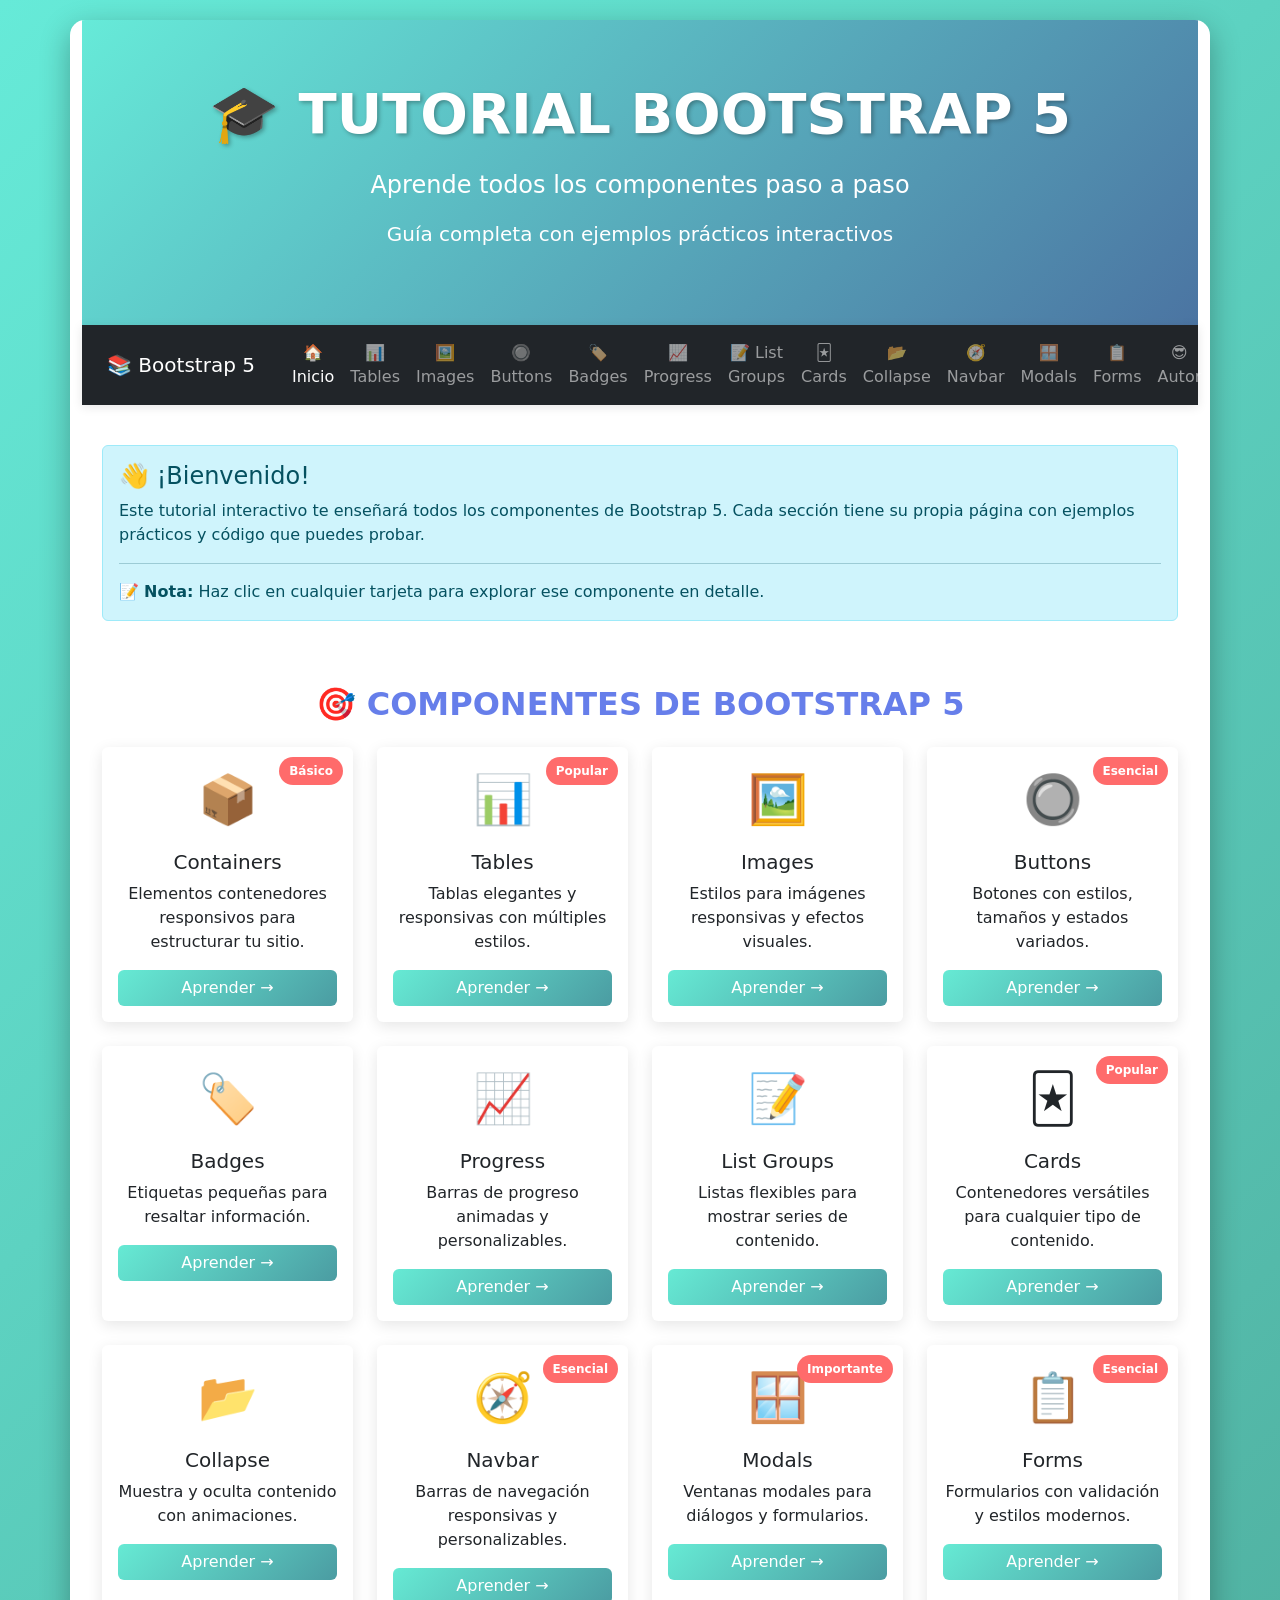
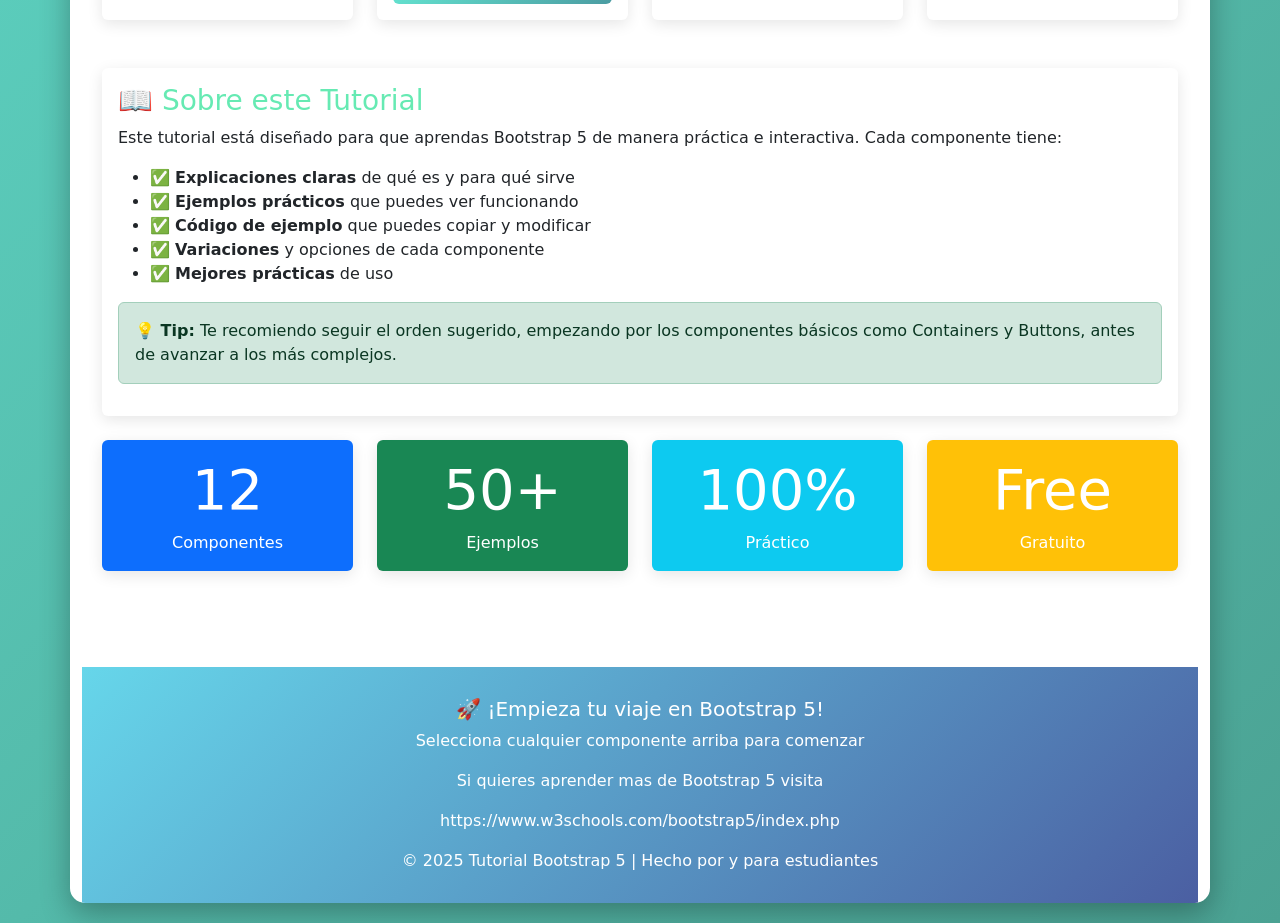
==== index.html @ d516b33d "initial commit" ====
<!DOCTYPE html>
<html lang="es">

<head>
    <meta charset="UTF-8">
    <meta name="viewport" content="width=device-width, initial-scale=1.0">
    <title>Tutorial Bootstrap 5 - Índice</title>
    <link rel="stylesheet" href="css/bootstrap.css">

</head>

<body>
    <div class="container main-container">
        <!-- Banner -->
        <div class="banner">
            <h1>🎓 TUTORIAL BOOTSTRAP 5</h1>
            <p class="lead fs-4">Aprende todos los componentes paso a paso</p>
            <p class="fs-5">Guía completa con ejemplos prácticos interactivos</p>
        </div>

        <!-- Navbar -->
         <!-- Navbar Mejorado -->
        <nav class="navbar navbar-expand-lg navbar-dark bg-dark sticky-top">
            <div class="container-fluid">
                <button class="navbar-brand btn btn-link text-white text-decoration-none" type="button" data-bs-toggle="offcanvas" data-bs-target="#offcanvasMenu">
                    📚 Bootstrap 5
                </button>
                <button class="navbar-toggler" type="button" data-bs-toggle="collapse" data-bs-target="#mainNav">
                    <span class="navbar-toggler-icon"></span>
                </button>
                <div class="collapse navbar-collapse" id="mainNav">
                    <ul class="navbar-nav mx-auto text-center">
                        <li class="nav-item">
                            <a class="nav-link active" href="index.html">🏠 Inicio</a>
                        </li>
                        <li class="nav-item">
                            <a class="nav-link" href="tables.html">📊 Tables</a>
                        </li>
                        <li class="nav-item">
                            <a class="nav-link" href="images.html">🖼️ Images</a>
                        </li>
                        <li class="nav-item">
                            <a class="nav-link" href="buttons.html">🔘 Buttons</a>
                        </li>
                        <li class="nav-item">
                            <a class="nav-link" href="badges.html">🏷️ Badges</a>
                        </li>
                        <li class="nav-item">
                            <a class="nav-link" href="progress.html">📈 Progress</a>
                        </li>
                        <li class="nav-item">
                            <a class="nav-link" href="list_groups.html">📝 List Groups</a>
                        </li>                        
                        <li class="nav-item">
                            <a class="nav-link" href="cards.html">🃏 Cards</a>
                        </li>
                        <li class="nav-item">
                            <a class="nav-link" href="collapse.html">📂 Collapse</a>
                        </li>
                        <li class="nav-item">
                            <a class="nav-link" href="navbar.html">🧭 Navbar</a>
                        </li>
                        <li class="nav-item">
                            <a class="nav-link" href="modals.html">🪟 Modals</a>
                        </li>
                        <li class="nav-item">
                            <a class="nav-link" href="forms.html">📋 Forms</a>
                        </li>
                        <li class="nav-item">
                            <a class="nav-link" href="#sobre">😎 Autor</a>
                        </li>                        
                    </ul>
                </div>
            </div>
        </nav>

        <!-- Offcanvas Menu -->
        <div class="offcanvas offcanvas-start" tabindex="-1" id="offcanvasMenu">
            <div class="offcanvas-header bg-dark text-white">
                <h5 class="offcanvas-title">📚 Índice de Componentes</h5>
                <button type="button" class="btn-close btn-close-white" data-bs-dismiss="offcanvas"></button>
            </div>
            <div class="offcanvas-body p-0">
                <div class="list-group list-group-flush">
                    <a href="index.html" class="list-group-item list-group-item-action active">
                        🏠 <strong>Inicio</strong>
                    </a>
                    
                    <div class="list-group-item bg-light">
                        <small class="text-muted fw-bold">COMPONENTES BÁSICOS</small>
                    </div>
                    
                    <a href="containers.html" class="list-group-item list-group-item-action">
                        📦 Containers
                        <span class="badge bg-primary rounded-pill float-end">Básico</span>
                    </a>
                    
                    <a href="tables.html" class="list-group-item list-group-item-action">
                        📊 Tables
                        <span class="badge bg-success rounded-pill float-end">Popular</span>
                    </a>
                    
                    <a href="images.html" class="list-group-item list-group-item-action">
                        🖼️ Images
                    </a>
                    
                    <a href="buttons.html" class="list-group-item list-group-item-action">
                        🔘 Buttons
                        <span class="badge bg-danger rounded-pill float-end">Esencial</span>
                    </a>
                    
                    <a href="badges.html" class="list-group-item list-group-item-action">
                        🏷️ Badges
                    </a>
                    
                    <a href="progress.html" class="list-group-item list-group-item-action">
                        📈 Progress
                    </a>
                    
                    <div class="list-group-item bg-light">
                        <small class="text-muted fw-bold">COMPONENTES AVANZADOS</small>
                    </div>
                    
                    <a href="list_groups.html" class="list-group-item list-group-item-action">
                        📝 List Groups
                    </a>
                    
                    <a href="cards.html" class="list-group-item list-group-item-action">
                        🃏 Cards
                        <span class="badge bg-success rounded-pill float-end">Popular</span>
                    </a>
                    
                    <a href="collapse.html" class="list-group-item list-group-item-action">
                        📂 Collapse
                    </a>
                    
                    <a href="navbar.html" class="list-group-item list-group-item-action">
                        🧭 Navbar
                        <span class="badge bg-danger rounded-pill float-end">Esencial</span>
                    </a>
                    
                    <a href="modals.html" class="list-group-item list-group-item-action">
                        🪟 Modals
                        <span class="badge bg-warning rounded-pill float-end">Importante</span>
                    </a>
                    
                    <a href="forms.html" class="list-group-item list-group-item-action">
                        📋 Forms
                        <span class="badge bg-danger rounded-pill float-end">Esencial</span>
                    </a>
                    
                    <div class="list-group-item bg-light">
                        <small class="text-muted fw-bold">INFORMACIÓN</small>
                    </div>
                    
                    <a href="#sobre" class="list-group-item list-group-item-action" data-bs-dismiss="offcanvas">
                        😎 Sobre el Autor
                    </a>
                </div>
            </div>
        </div>


        <!-- Contenido Principal -->
        <div class="section-content">
            <!-- Introducción -->
            <div class="row mb-5">
                <div class="col-12">
                    <div class="alert alert-info" role="alert">
                        <h4 class="alert-heading">👋 ¡Bienvenido!</h4>
                        <p>Este tutorial interactivo te enseñará todos los componentes de Bootstrap 5. Cada sección
                            tiene su propia página con ejemplos prácticos y código que puedes probar.</p>
                        <hr>
                        <p class="mb-0">📝 <strong>Nota:</strong> Haz clic en cualquier tarjeta para explorar ese
                            componente en detalle.</p>
                    </div>
                </div>
            </div>

            <!-- Tarjetas de Componentes -->
            <h2 class="text-center mb-4" id="componentes" style="color: #667eea; font-weight: bold;">
                🎯 COMPONENTES DE BOOTSTRAP 5
            </h2>

            <div class="row g-4">
                <!-- Containers -->
                <div class="col-md-4 col-lg-3">
                    <div class="card position-relative">
                        <span class="feature-badge">Básico</span>
                        <div class="card-body text-center">
                            <div class="card-icon">📦</div>
                            <h5 class="card-title">Containers</h5>
                            <p class="card-text">Elementos contenedores responsivos para estructurar tu sitio.</p>
                            <a href="containers.html" class="btn btn-learn w-100">Aprender →</a>
                        </div>
                    </div>
                </div>

                <!-- Tables -->
                <div class="col-md-4 col-lg-3">
                    <div class="card position-relative">
                        <span class="feature-badge">Popular</span>
                        <div class="card-body text-center">
                            <div class="card-icon">📊</div>
                            <h5 class="card-title">Tables</h5>
                            <p class="card-text">Tablas elegantes y responsivas con múltiples estilos.</p>
                            <a href="tables.html" class="btn btn-learn w-100">Aprender →</a>
                        </div>
                    </div>
                </div>

                <!-- Images -->
                <div class="col-md-4 col-lg-3">
                    <div class="card">
                        <div class="card-body text-center">
                            <div class="card-icon">🖼️</div>
                            <h5 class="card-title">Images</h5>
                            <p class="card-text">Estilos para imágenes responsivas y efectos visuales.</p>
                            <a href="images.html" class="btn btn-learn w-100">Aprender →</a>
                        </div>
                    </div>
                </div>

                <!-- Buttons -->
                <div class="col-md-4 col-lg-3">
                    <div class="card position-relative">
                        <span class="feature-badge">Esencial</span>
                        <div class="card-body text-center">
                            <div class="card-icon">🔘</div>
                            <h5 class="card-title">Buttons</h5>
                            <p class="card-text">Botones con estilos, tamaños y estados variados.</p>
                            <a href="buttons.html" class="btn btn-learn w-100">Aprender →</a>
                        </div>
                    </div>
                </div>

                <!-- Badges -->
                <div class="col-md-4 col-lg-3">
                    <div class="card">
                        <div class="card-body text-center">
                            <div class="card-icon">🏷️</div>
                            <h5 class="card-title">Badges</h5>
                            <p class="card-text">Etiquetas pequeñas para resaltar información.</p>
                            <a href="badges.html" class="btn btn-learn w-100">Aprender →</a>
                        </div>
                    </div>
                </div>

                <!-- Progress -->
                <div class="col-md-4 col-lg-3">
                    <div class="card">
                        <div class="card-body text-center">
                            <div class="card-icon">📈</div>
                            <h5 class="card-title">Progress</h5>
                            <p class="card-text">Barras de progreso animadas y personalizables.</p>
                            <a href="progress.html" class="btn btn-learn w-100">Aprender →</a>
                        </div>
                    </div>
                </div>

                <!-- List Groups -->
                <div class="col-md-4 col-lg-3">
                    <div class="card">
                        <div class="card-body text-center">
                            <div class="card-icon">📝</div>
                            <h5 class="card-title">List Groups</h5>
                            <p class="card-text">Listas flexibles para mostrar series de contenido.</p>
                            <a href="list_groups.html" class="btn btn-learn w-100">Aprender →</a>
                        </div>
                    </div>
                </div>

                <!-- Cards -->
                <div class="col-md-4 col-lg-3">
                    <div class="card position-relative">
                        <span class="feature-badge">Popular</span>
                        <div class="card-body text-center">
                            <div class="card-icon">🃏</div>
                            <h5 class="card-title">Cards</h5>
                            <p class="card-text">Contenedores versátiles para cualquier tipo de contenido.</p>
                            <a href="cards.html" class="btn btn-learn w-100">Aprender →</a>
                        </div>
                    </div>
                </div>

                <!-- Collapse -->
                <div class="col-md-4 col-lg-3">
                    <div class="card">
                        <div class="card-body text-center">
                            <div class="card-icon">📂</div>
                            <h5 class="card-title">Collapse</h5>
                            <p class="card-text">Muestra y oculta contenido con animaciones.</p>
                            <a href="collapse.html" class="btn btn-learn w-100">Aprender →</a>
                        </div>
                    </div>
                </div>

                <!-- Navbar -->
                <div class="col-md-4 col-lg-3">
                    <div class="card position-relative">
                        <span class="feature-badge">Esencial</span>
                        <div class="card-body text-center">
                            <div class="card-icon">🧭</div>
                            <h5 class="card-title">Navbar</h5>
                            <p class="card-text">Barras de navegación responsivas y personalizables.</p>
                            <a href="navbar.html" class="btn btn-learn w-100">Aprender →</a>
                        </div>
                    </div>
                </div>

                <!-- Modals -->
                <div class="col-md-4 col-lg-3">
                    <div class="card position-relative">
                        <span class="feature-badge">Importante</span>
                        <div class="card-body text-center">
                            <div class="card-icon">🪟</div>
                            <h5 class="card-title">Modals</h5>
                            <p class="card-text">Ventanas modales para diálogos y formularios.</p>
                            <a href="modals.html" class="btn btn-learn w-100">Aprender →</a>
                        </div>
                    </div>
                </div>

                <!-- Forms -->
                <div class="col-md-4 col-lg-3">
                    <div class="card position-relative">
                        <span class="feature-badge">Esencial</span>
                        <div class="card-body text-center">
                            <div class="card-icon">📋</div>
                            <h5 class="card-title">Forms</h5>
                            <p class="card-text">Formularios con validación y estilos modernos.</p>
                            <a href="forms.html" class="btn btn-learn w-100">Aprender →</a>
                        </div>
                    </div>
                </div>
            </div>

            <!-- Sección Sobre el Tutorial -->
            <div class="row mt-5" id="sobre">
                <div class="col-12">
                    <div class="card">
                        <div class="card-body">
                            <h3 class="card-title" style="color: #66eab3;">📖 Sobre este Tutorial</h3>
                            <p class="card-text">Este tutorial está diseñado para que aprendas Bootstrap 5 de manera
                                práctica e interactiva. Cada componente tiene:</p>
                            <ul>
                                <li>✅ <strong>Explicaciones claras</strong> de qué es y para qué sirve</li>
                                <li>✅ <strong>Ejemplos prácticos</strong> que puedes ver funcionando</li>
                                <li>✅ <strong>Código de ejemplo</strong> que puedes copiar y modificar</li>
                                <li>✅ <strong>Variaciones</strong> y opciones de cada componente</li>
                                <li>✅ <strong>Mejores prácticas</strong> de uso</li>
                            </ul>
                            <div class="alert alert-success mt-3">
                                <strong>💡 Tip:</strong> Te recomiendo seguir el orden sugerido, empezando por los
                                componentes básicos como Containers y Buttons, antes de avanzar a los más complejos.
                            </div>
                        </div>
                    </div>
                </div>
            </div>

            <!-- Estadísticas -->
            <div class="row mt-4">
                <div class="col-md-3 mb-3">
                    <div class="card text-center bg-primary text-white">
                        <div class="card-body">
                            <h2 class="display-4">12</h2>
                            <p class="card-text">Componentes</p>
                        </div>
                    </div>
                </div>
                <div class="col-md-3 mb-3">
                    <div class="card text-center bg-success text-white">
                        <div class="card-body">
                            <h2 class="display-4">50+</h2>
                            <p class="card-text">Ejemplos</p>
                        </div>
                    </div>
                </div>
                <div class="col-md-3 mb-3">
                    <div class="card text-center bg-info text-white">
                        <div class="card-body">
                            <h2 class="display-4">100%</h2>
                            <p class="card-text">Práctico</p>
                        </div>
                    </div>
                </div>
                <div class="col-md-3 mb-3">
                    <div class="card text-center bg-warning text-white">
                        <div class="card-body">
                            <h2 class="display-4">Free</h2>
                            <p class="card-text">Gratuito</p>
                        </div>
                    </div>
                </div>
            </div>
        </div>

        <!-- Footer -->
        <div class="footer">
            <h5>🚀 ¡Empieza tu viaje en Bootstrap 5!</h5>
            <p>Selecciona cualquier componente arriba para comenzar</p>
            <p>Si quieres aprender mas de Bootstrap 5 visita</p> 
            <p> https://www.w3schools.com/bootstrap5/index.php</p>
            <p class="mb-0">© 2025 Tutorial Bootstrap 5 | Hecho por y para estudiantes</p>
        </div>
    </div>

    <script src="js/bootstrap.bundle.min.js"></script>

</html>
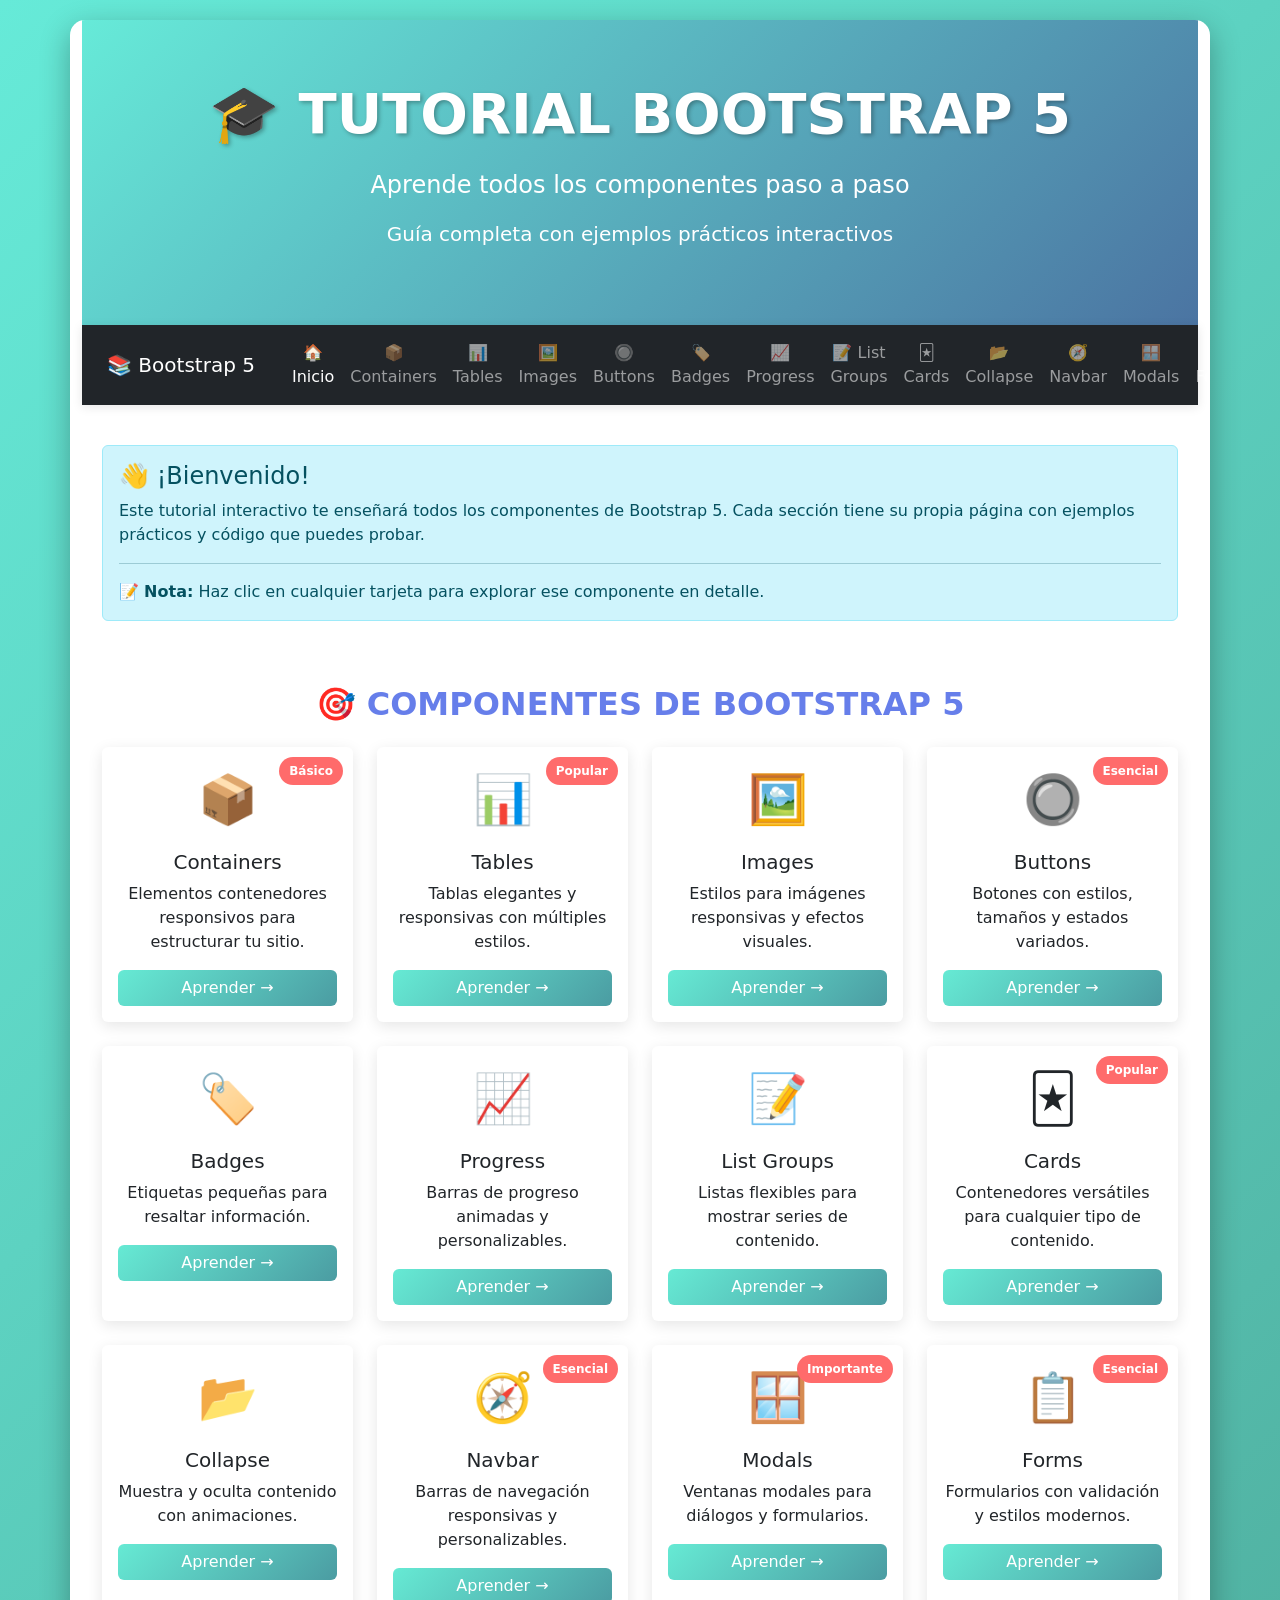
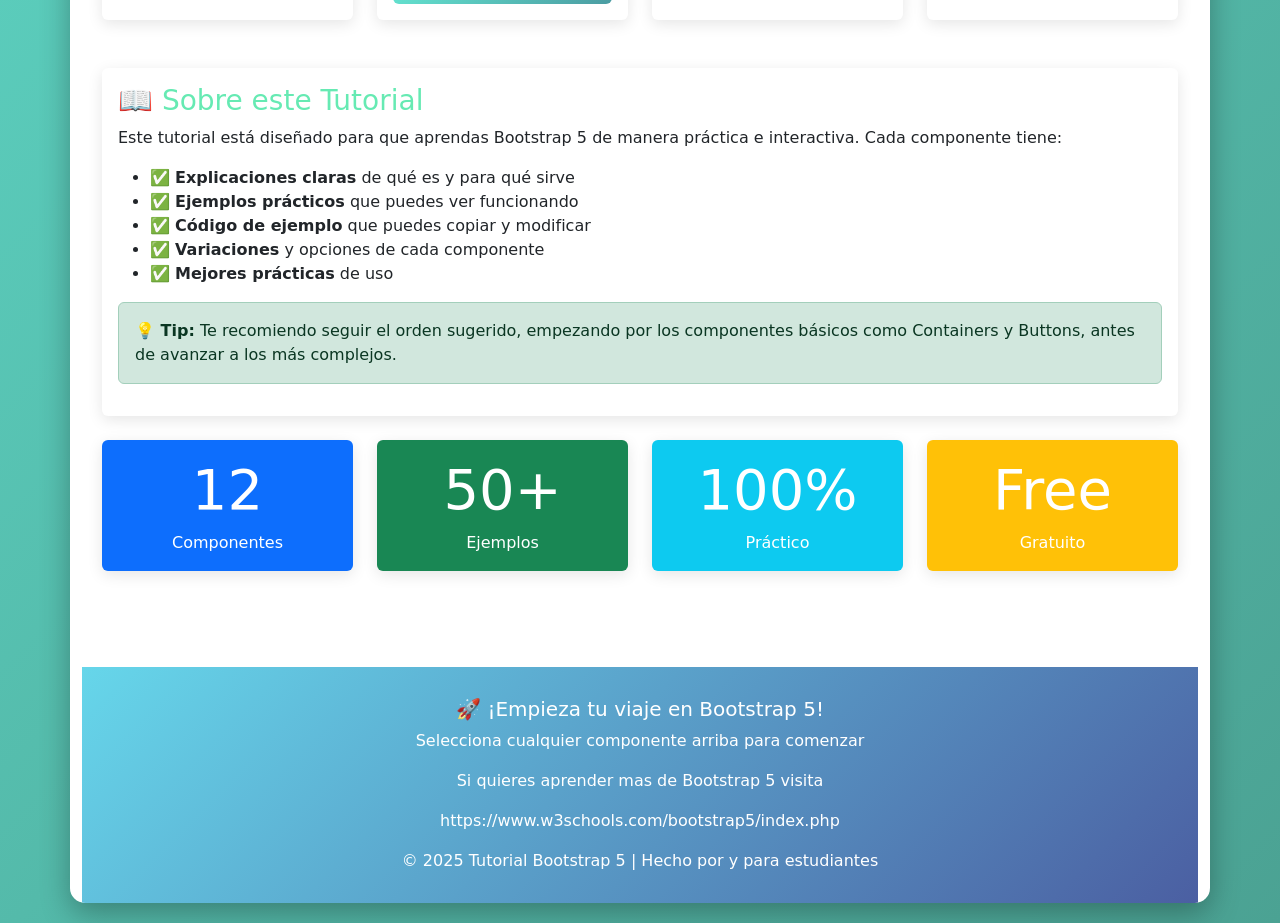
==== commit 2306ee7b: "Add files via upload" ====
--- a/index.html
+++ b/index.html
@@ -19,10 +19,11 @@
         </div>
 
         <!-- Navbar -->
-         <!-- Navbar Mejorado -->
+        <!-- Navbar Mejorado -->
         <nav class="navbar navbar-expand-lg navbar-dark bg-dark sticky-top">
             <div class="container-fluid">
-                <button class="navbar-brand btn btn-link text-white text-decoration-none" type="button" data-bs-toggle="offcanvas" data-bs-target="#offcanvasMenu">
+                <button class="navbar-brand btn btn-link text-white text-decoration-none" type="button"
+                    data-bs-toggle="offcanvas" data-bs-target="#offcanvasMenu">
                     📚 Bootstrap 5
                 </button>
                 <button class="navbar-toggler" type="button" data-bs-toggle="collapse" data-bs-target="#mainNav">
@@ -34,6 +35,9 @@
                             <a class="nav-link active" href="index.html">🏠 Inicio</a>
                         </li>
                         <li class="nav-item">
+                            <a class="nav-link" href="containers.html">📦 Containers</a>
+                        </li>
+                        <li class="nav-item">
                             <a class="nav-link" href="tables.html">📊 Tables</a>
                         </li>
                         <li class="nav-item">
@@ -50,7 +54,7 @@
                         </li>
                         <li class="nav-item">
                             <a class="nav-link" href="list_groups.html">📝 List Groups</a>
-                        </li>                        
+                        </li>
                         <li class="nav-item">
                             <a class="nav-link" href="cards.html">🃏 Cards</a>
                         </li>
@@ -68,7 +72,7 @@
                         </li>
                         <li class="nav-item">
                             <a class="nav-link" href="#sobre">😎 Autor</a>
-                        </li>                        
+                        </li>
                     </ul>
                 </div>
             </div>
@@ -85,74 +89,74 @@
                     <a href="index.html" class="list-group-item list-group-item-action active">
                         🏠 <strong>Inicio</strong>
                     </a>
-                    
+
                     <div class="list-group-item bg-light">
                         <small class="text-muted fw-bold">COMPONENTES BÁSICOS</small>
                     </div>
-                    
+
                     <a href="containers.html" class="list-group-item list-group-item-action">
                         📦 Containers
                         <span class="badge bg-primary rounded-pill float-end">Básico</span>
                     </a>
-                    
+
                     <a href="tables.html" class="list-group-item list-group-item-action">
                         📊 Tables
                         <span class="badge bg-success rounded-pill float-end">Popular</span>
                     </a>
-                    
+
                     <a href="images.html" class="list-group-item list-group-item-action">
                         🖼️ Images
                     </a>
-                    
+
                     <a href="buttons.html" class="list-group-item list-group-item-action">
                         🔘 Buttons
                         <span class="badge bg-danger rounded-pill float-end">Esencial</span>
                     </a>
-                    
+
                     <a href="badges.html" class="list-group-item list-group-item-action">
                         🏷️ Badges
                     </a>
-                    
+
                     <a href="progress.html" class="list-group-item list-group-item-action">
                         📈 Progress
                     </a>
-                    
+
                     <div class="list-group-item bg-light">
                         <small class="text-muted fw-bold">COMPONENTES AVANZADOS</small>
                     </div>
-                    
+
                     <a href="list_groups.html" class="list-group-item list-group-item-action">
                         📝 List Groups
                     </a>
-                    
+
                     <a href="cards.html" class="list-group-item list-group-item-action">
                         🃏 Cards
                         <span class="badge bg-success rounded-pill float-end">Popular</span>
                     </a>
-                    
+
                     <a href="collapse.html" class="list-group-item list-group-item-action">
                         📂 Collapse
                     </a>
-                    
+
                     <a href="navbar.html" class="list-group-item list-group-item-action">
                         🧭 Navbar
                         <span class="badge bg-danger rounded-pill float-end">Esencial</span>
                     </a>
-                    
+
                     <a href="modals.html" class="list-group-item list-group-item-action">
                         🪟 Modals
                         <span class="badge bg-warning rounded-pill float-end">Importante</span>
                     </a>
-                    
+
                     <a href="forms.html" class="list-group-item list-group-item-action">
                         📋 Forms
                         <span class="badge bg-danger rounded-pill float-end">Esencial</span>
                     </a>
-                    
+
                     <div class="list-group-item bg-light">
                         <small class="text-muted fw-bold">INFORMACIÓN</small>
                     </div>
-                    
+
                     <a href="#sobre" class="list-group-item list-group-item-action" data-bs-dismiss="offcanvas">
                         😎 Sobre el Autor
                     </a>
@@ -400,7 +404,7 @@
         <div class="footer">
             <h5>🚀 ¡Empieza tu viaje en Bootstrap 5!</h5>
             <p>Selecciona cualquier componente arriba para comenzar</p>
-            <p>Si quieres aprender mas de Bootstrap 5 visita</p> 
+            <p>Si quieres aprender mas de Bootstrap 5 visita</p>
             <p> https://www.w3schools.com/bootstrap5/index.php</p>
             <p class="mb-0">© 2025 Tutorial Bootstrap 5 | Hecho por y para estudiantes</p>
         </div>
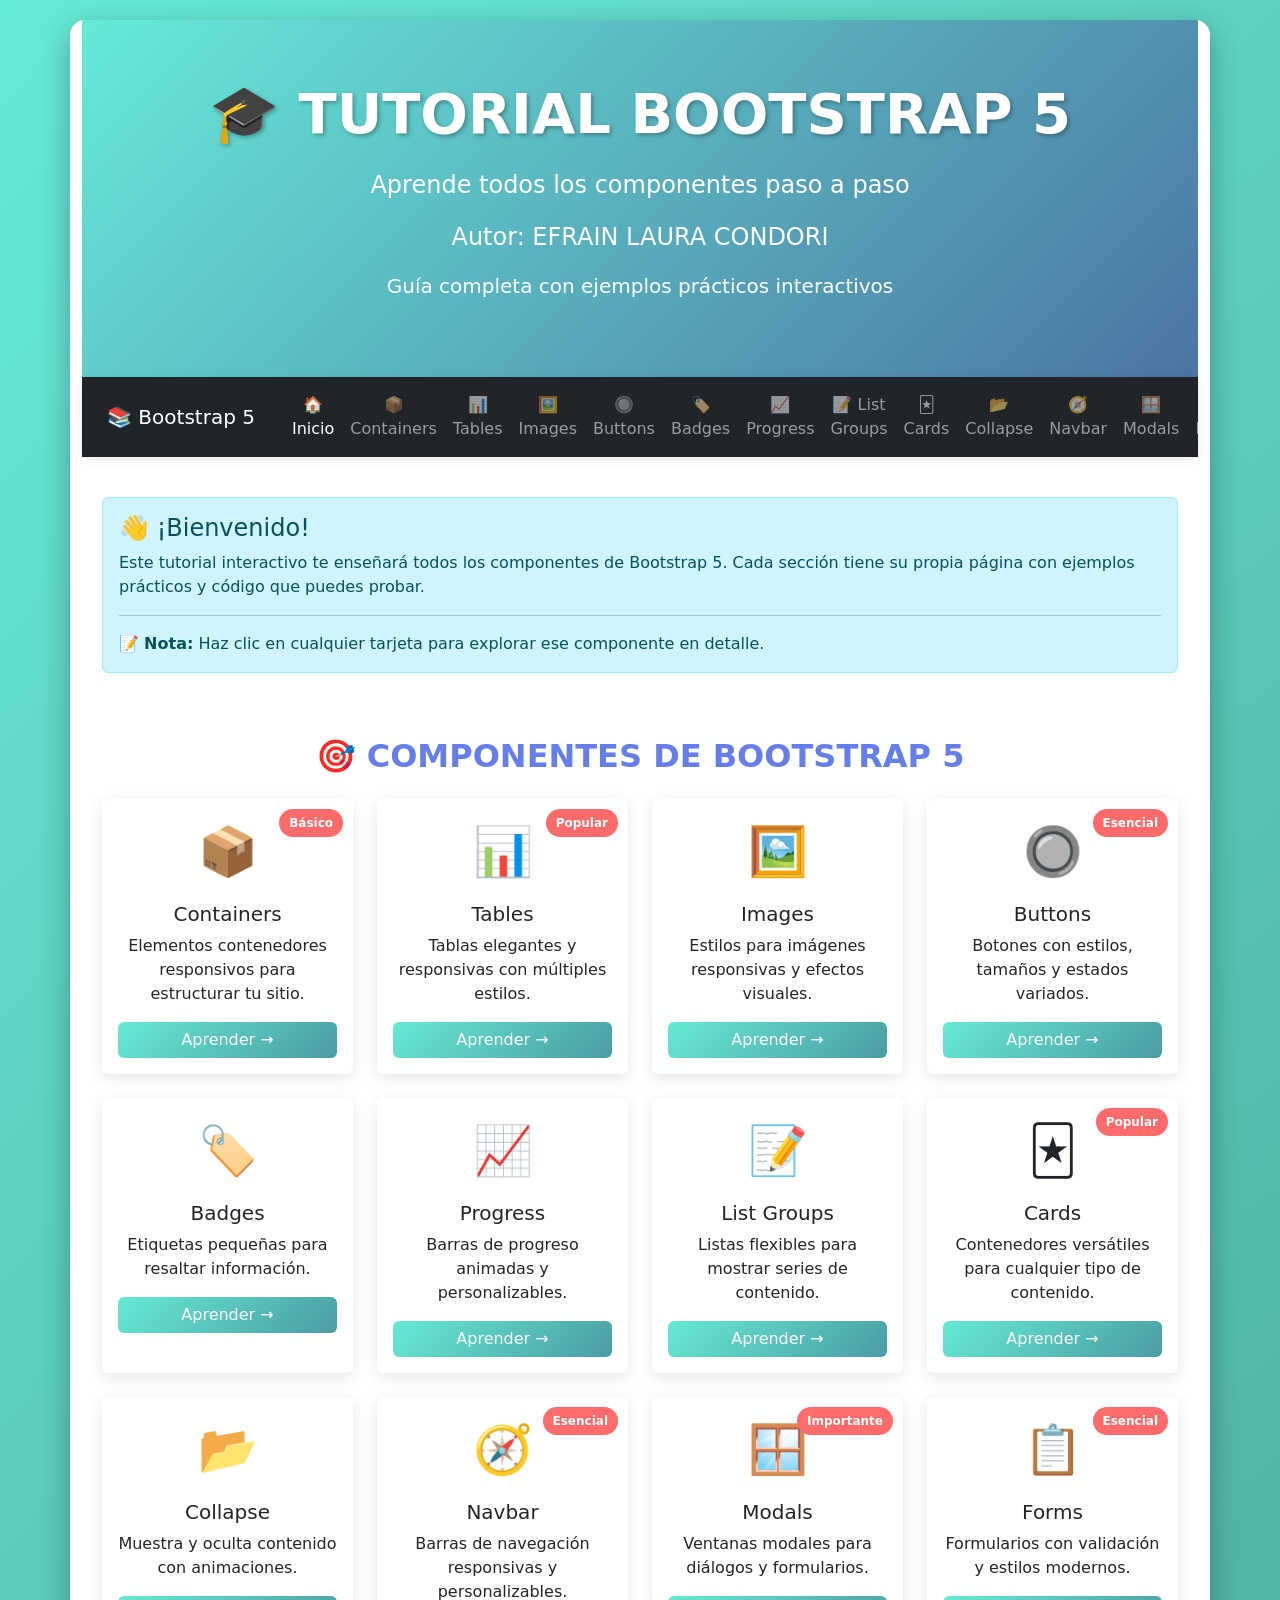
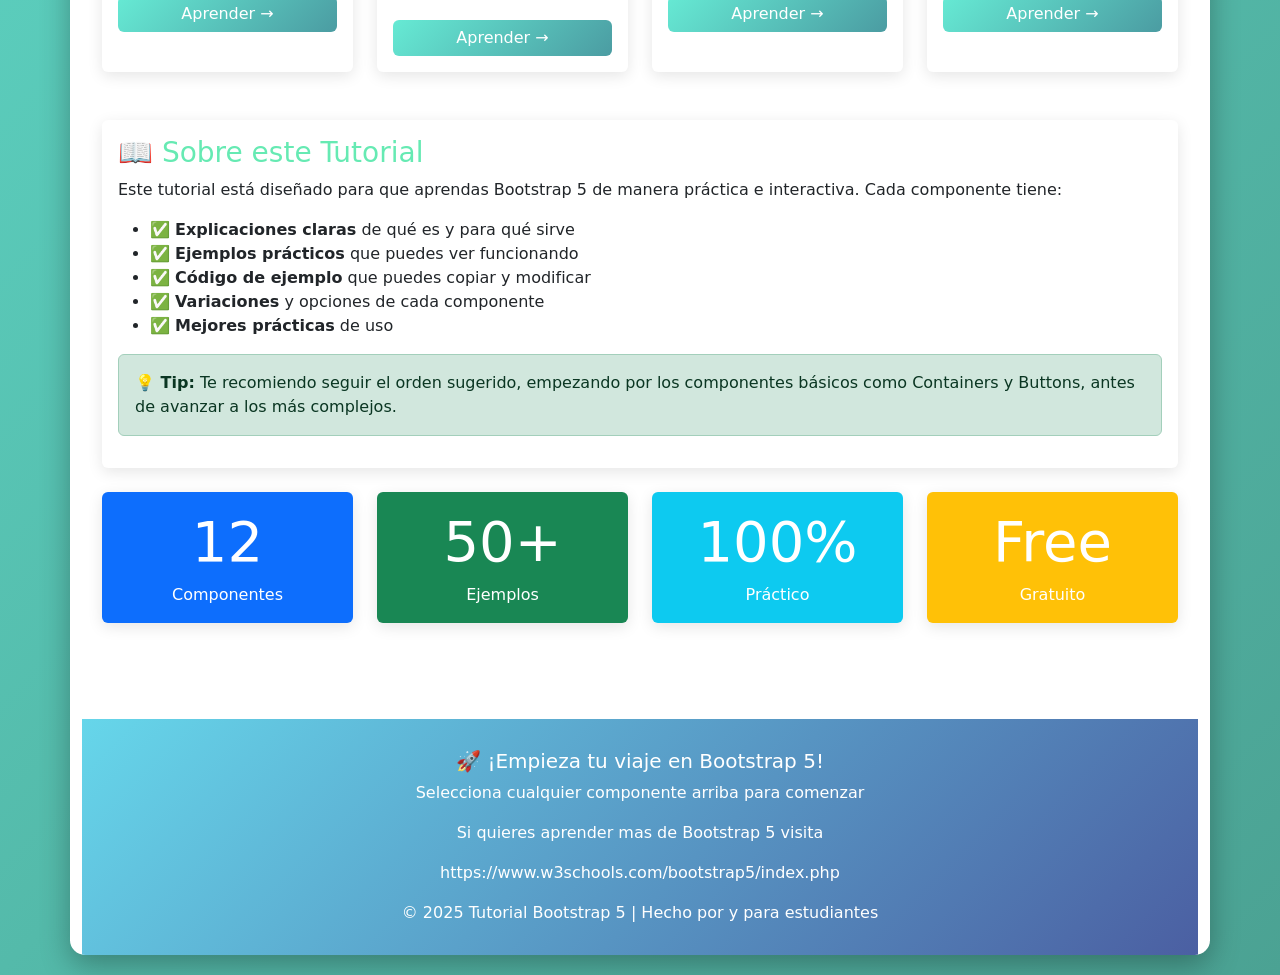
==== commit cb36793a: "Add files via upload" ====
--- a/index.html
+++ b/index.html
@@ -15,6 +15,7 @@
         <div class="banner">
             <h1>🎓 TUTORIAL BOOTSTRAP 5</h1>
             <p class="lead fs-4">Aprende todos los componentes paso a paso</p>
+            <p class="lead fs-4"><b>Autor: EFRAIN LAURA CONDORI</b></p>
             <p class="fs-5">Guía completa con ejemplos prácticos interactivos</p>
         </div>
 
